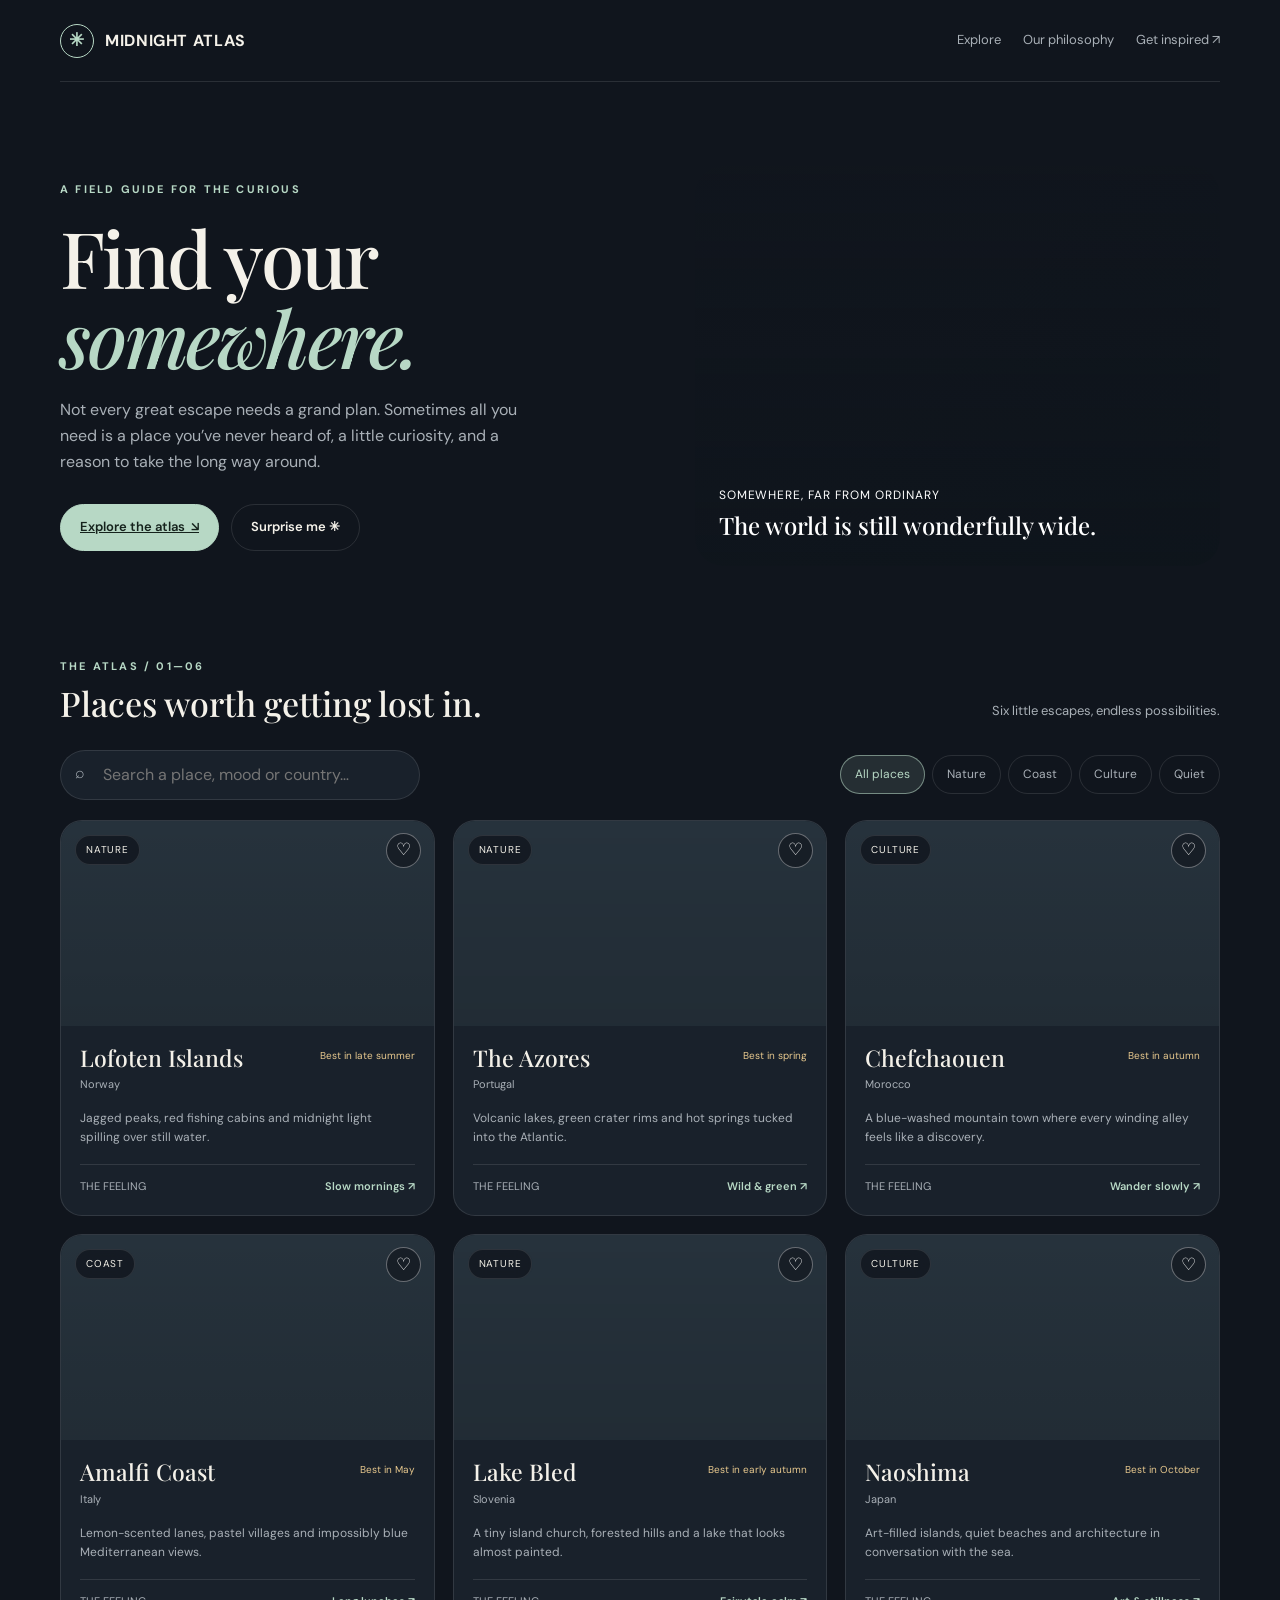
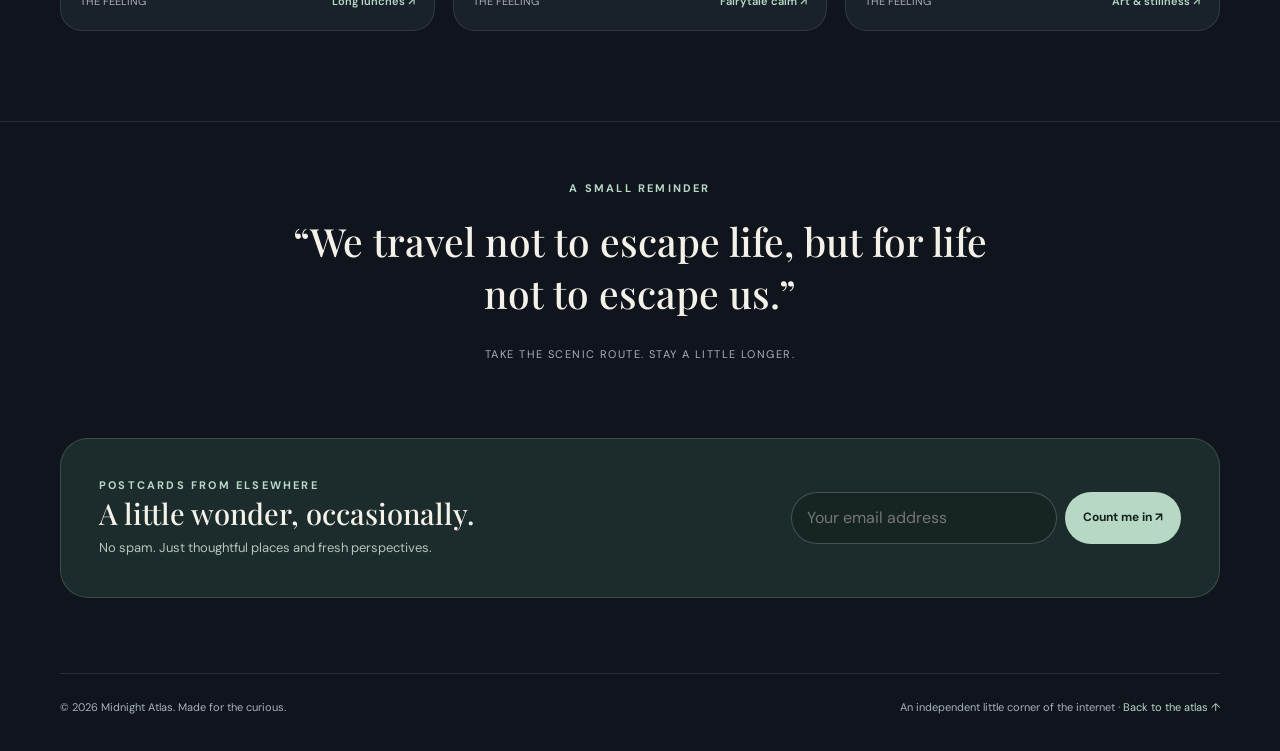
==== index.html @ 4cb4fcba "Build Midnight Atlas travel discovery website" ====
<!doctype html>
<html lang="en">
<head>
  <meta charset="utf-8">
  <meta name="viewport" content="width=device-width, initial-scale=1">
  <meta name="theme-color" content="#10151d">
  <meta name="description" content="Midnight Atlas — a little inspiration for your next escape. Discover curious places, quiet corners and faraway horizons.">
  <title>Midnight Atlas — Find your somewhere</title>
  <link rel="preconnect" href="https://fonts.googleapis.com">
  <link rel="preconnect" href="https://fonts.gstatic.com" crossorigin>
  <link href="https://fonts.googleapis.com/css2?family=DM+Sans:wght@400;500;600;700&family=Playfair+Display:wght@500;600;700&display=swap" rel="stylesheet">
  <style>
    :root{--ink:#f4f1e9;--muted:#a9b0b7;--bg:#10151d;--panel:#19212b;--line:rgba(255,255,255,.11);--mint:#b7d8c5;--gold:#e8c98e;--radius:22px}
    *{box-sizing:border-box}html{scroll-behavior:smooth}body{margin:0;background:var(--bg);color:var(--ink);font-family:"DM Sans",sans-serif;line-height:1.6}button,input{font:inherit}button{cursor:pointer}.shell{width:min(1160px,calc(100% - 48px));margin:auto}
    .nav{height:82px;display:flex;align-items:center;justify-content:space-between;border-bottom:1px solid var(--line)}.brand{display:flex;align-items:center;gap:11px;text-decoration:none;color:var(--ink);font-weight:700;letter-spacing:.04em}.brand-mark{width:34px;height:34px;border:1px solid #b7d8c5;border-radius:50%;display:grid;place-items:center;color:var(--mint);font-size:18px}.nav-right{display:flex;align-items:center;gap:22px;color:var(--muted);font-size:13px}.nav-right a{color:inherit;text-decoration:none}.nav-right a:hover{color:var(--ink)}
    .hero{padding:84px 0 62px;display:grid;grid-template-columns:1.05fr .95fr;gap:54px;align-items:center}.eyebrow{color:var(--mint);font-size:11px;font-weight:700;letter-spacing:.2em;text-transform:uppercase}.hero h1{font-family:"Playfair Display",serif;font-weight:500;font-size:clamp(48px,6.2vw,78px);line-height:1.03;letter-spacing:-.035em;margin:18px 0 20px}.hero h1 em{color:var(--mint);font-weight:500}.hero-copy{max-width:490px;color:var(--muted);font-size:16px}.hero-actions{display:flex;gap:12px;margin-top:30px;flex-wrap:wrap}.btn{border:1px solid var(--line);background:transparent;color:var(--ink);border-radius:999px;padding:12px 19px;font-size:13px;font-weight:600;transition:.2s}.btn.primary{background:var(--mint);color:#15221c;border-color:var(--mint)}.btn:hover{transform:translateY(-2px);border-color:var(--mint)}.hero-art{height:400px;border-radius:28px;overflow:hidden;position:relative;background:linear-gradient(180deg,rgba(12,20,26,.02),rgba(12,20,26,.3)),url("https://images.unsplash.com/photo-1470770841072-f978cf4d019e?auto=format&fit=crop&w=1300&q=85") center/cover}.hero-art:after{content:"";position:absolute;inset:0;background:linear-gradient(130deg,transparent 45%,rgba(12,20,26,.38))}.art-note{position:absolute;z-index:1;bottom:22px;left:24px;color:white;font-size:12px;letter-spacing:.08em;text-transform:uppercase}.art-note strong{display:block;font-family:"Playfair Display",serif;font-size:24px;font-weight:500;letter-spacing:0;text-transform:none}
    .section-head{display:flex;align-items:end;justify-content:space-between;gap:20px;margin-bottom:24px}.section-head h2{font:500 34px/1.1 "Playfair Display",serif;margin:9px 0 0}.section-head p{margin:0;color:var(--muted);font-size:13px}.discover{padding:30px 0 90px}.toolbar{display:flex;gap:12px;align-items:center;justify-content:space-between;margin:28px 0 20px;flex-wrap:wrap}.search{position:relative;flex:1;min-width:220px;max-width:360px}.search span{position:absolute;left:15px;top:10px;color:var(--muted)}.search input{width:100%;background:var(--panel);border:1px solid var(--line);border-radius:999px;color:var(--ink);padding:11px 16px 11px 42px;outline:none}.search input:focus{border-color:var(--mint)}.filters{display:flex;gap:7px;flex-wrap:wrap}.filter{border:1px solid var(--line);border-radius:999px;background:transparent;color:var(--muted);padding:9px 14px;font-size:12px}.filter.active,.filter:hover{background:rgba(183,216,197,.13);border-color:rgba(183,216,197,.55);color:var(--mint)}
    .grid{display:grid;grid-template-columns:repeat(3,1fr);gap:18px}.place{background:var(--panel);border:1px solid var(--line);border-radius:var(--radius);overflow:hidden;transition:transform .25s,border-color .25s}.place:hover{transform:translateY(-5px);border-color:rgba(183,216,197,.42)}.place-img{height:205px;position:relative;background:#26323c center/cover}.tag{position:absolute;top:14px;left:14px;background:rgba(16,21,29,.78);backdrop-filter:blur(8px);border:1px solid var(--line);border-radius:999px;padding:6px 10px;font-size:10px;letter-spacing:.08em;text-transform:uppercase}.save{position:absolute;right:13px;top:12px;width:35px;height:35px;border:1px solid rgba(255,255,255,.35);background:rgba(16,21,29,.65);color:white;border-radius:50%;font-size:17px}.save.saved{color:#ffb7bd;background:#332127}.place-body{padding:18px 19px 20px}.place-top{display:flex;justify-content:space-between;gap:12px;align-items:start}.place h3{font:500 23px/1.2 "Playfair Display",serif;margin:0}.country{color:var(--muted);font-size:11px;margin-top:5px}.season{font-size:10px;color:var(--gold);white-space:nowrap;padding-top:4px}.place-desc{font-size:12px;color:var(--muted);min-height:40px;margin:15px 0}.place-foot{display:flex;align-items:center;justify-content:space-between;border-top:1px solid var(--line);padding-top:13px;font-size:11px;color:var(--muted)}.place-foot strong{color:var(--mint);font-weight:600}.empty{grid-column:1/-1;text-align:center;padding:55px 20px;color:var(--muted);border:1px dashed var(--line);border-radius:var(--radius)}
    .quote{padding:58px 0 72px;border-top:1px solid var(--line);text-align:center}.quote blockquote{font:500 clamp(25px,3.5vw,39px)/1.35 "Playfair Display",serif;max-width:760px;margin:17px auto 20px}.quote small{color:var(--muted);font-size:11px;letter-spacing:.13em;text-transform:uppercase}.newsletter{background:#1c2b2b;border:1px solid rgba(183,216,197,.2);border-radius:28px;padding:38px;display:flex;justify-content:space-between;align-items:center;gap:25px;margin-bottom:75px}.newsletter h2{font:500 29px "Playfair Display",serif;margin:0 0 6px}.newsletter p{margin:0;color:#b7c4bd;font-size:13px}.newsletter-form{display:flex;gap:8px;min-width:min(390px,100%)}.newsletter-form input{min-width:0;flex:1;border:1px solid rgba(255,255,255,.2);background:rgba(0,0,0,.15);border-radius:999px;padding:12px 15px;color:white;outline:none}.newsletter-form button{border:0;border-radius:999px;padding:0 18px;background:var(--mint);color:#15221c;font-weight:700;font-size:12px}.footer{border-top:1px solid var(--line);padding:25px 0 34px;color:var(--muted);font-size:11px;display:flex;justify-content:space-between;gap:15px}.footer a{color:var(--mint);text-decoration:none}
    .toast{position:fixed;bottom:24px;left:50%;transform:translate(-50%,20px);opacity:0;pointer-events:none;background:#e9f3ed;color:#14221b;border-radius:999px;padding:11px 18px;font-size:12px;font-weight:700;transition:.25s;z-index:10}.toast.show{opacity:1;transform:translate(-50%,0)}
    @media(max-width:850px){.hero{grid-template-columns:1fr;gap:32px;padding-top:60px}.hero-art{height:330px}.grid{grid-template-columns:repeat(2,1fr)}.newsletter{align-items:flex-start;flex-direction:column}.newsletter-form{width:100%}}
    @media(max-width:560px){.shell{width:min(100% - 32px,1160px)}.nav{height:68px}.nav-right{gap:12px}.nav-right a:first-child{display:none}.hero{padding:48px 0 40px}.hero h1{font-size:52px}.hero-art{height:260px}.section-head{align-items:flex-start;flex-direction:column}.grid{grid-template-columns:1fr}.place-img{height:220px}.discover{padding-bottom:60px}.newsletter{padding:26px 21px}.newsletter-form{flex-direction:column}.newsletter-form button{padding:12px}.footer{flex-direction:column}}
    @media(prefers-reduced-motion:reduce){*{scroll-behavior:auto!important;transition:none!important}}
  </style>
</head>
<body>
  <header class="shell nav">
    <a class="brand" href="#" aria-label="Midnight Atlas home"><span class="brand-mark">✳</span> MIDNIGHT ATLAS</a>
    <nav class="nav-right"><a href="#discover">Explore</a><a href="#about">Our philosophy</a><a href="#newsletter">Get inspired ↗</a></nav>
  </header>
  <main>
    <section class="shell hero">
      <div>
        <div class="eyebrow">A field guide for the curious</div>
        <h1>Find your<br><em>somewhere.</em></h1>
        <p class="hero-copy">Not every great escape needs a grand plan. Sometimes all you need is a place you’ve never heard of, a little curiosity, and a reason to take the long way around.</p>
        <div class="hero-actions"><a class="btn primary" href="#discover">Explore the atlas&nbsp; ↘</a><button class="btn" id="surpriseTop">Surprise me ✳</button></div>
      </div>
      <div class="hero-art" role="img" aria-label="Mountain lake surrounded by forest"><div class="art-note">Somewhere, far from ordinary<strong>The world is still wonderfully wide.</strong></div></div>
    </section>
    <section class="shell discover" id="discover">
      <div class="section-head"><div><div class="eyebrow">The atlas / 01—06</div><h2>Places worth getting lost in.</h2></div><p id="count">Six little escapes, endless possibilities.</p></div>
      <div class="toolbar">
        <label class="search"><span>⌕</span><input id="search" type="search" placeholder="Search a place, mood or country…" aria-label="Search destinations"></label>
        <div class="filters" role="group" aria-label="Filter destinations">
          <button class="filter active" data-filter="All">All places</button><button class="filter" data-filter="Nature">Nature</button><button class="filter" data-filter="Coast">Coast</button><button class="filter" data-filter="Culture">Culture</button><button class="filter" data-filter="Quiet">Quiet</button>
        </div>
      </div>
      <div class="grid" id="places" aria-live="polite"></div>
    </section>
    <section class="quote" id="about"><div class="eyebrow">A small reminder</div><blockquote>“We travel not to escape life, but for life not to escape us.”</blockquote><small>Take the scenic route. Stay a little longer.</small></section>
    <section class="shell newsletter" id="newsletter">
      <div><div class="eyebrow">Postcards from elsewhere</div><h2>A little wonder, occasionally.</h2><p>No spam. Just thoughtful places and fresh perspectives.</p></div>
      <form class="newsletter-form" id="subscribe"><input type="email" placeholder="Your email address" aria-label="Your email address" required><button type="submit">Count me in ↗</button></form>
    </section>
  </main>
  <footer class="shell footer"><span>© 2026 Midnight Atlas. Made for the curious.</span><span>An independent little corner of the internet · <a href="#discover">Back to the atlas ↑</a></span></footer>
  <div class="toast" id="toast" role="status" aria-live="polite"></div>
  <script>
    const destinations = [
      {name:"Lofoten Islands",country:"Norway",type:"Nature",mood:"Quiet",season:"Best in late summer",desc:"Jagged peaks, red fishing cabins and midnight light spilling over still water.",cost:"Slow mornings",image:"https://images.unsplash.com/photo-1531366936337-7c912a4589a7?auto=format&fit=crop&w=900&q=82"},
      {name:"The Azores",country:"Portugal",type:"Nature",mood:"Quiet",season:"Best in spring",desc:"Volcanic lakes, green crater rims and hot springs tucked into the Atlantic.",cost:"Wild & green",image:"https://images.unsplash.com/photo-1500530855697-b586d89ba3ee?auto=format&fit=crop&w=900&q=82"},
      {name:"Chefchaouen",country:"Morocco",type:"Culture",mood:"Quiet",season:"Best in autumn",desc:"A blue-washed mountain town where every winding alley feels like a discovery.",cost:"Wander slowly",image:"https://images.unsplash.com/photo-1539020140153-e479b8c22e70?auto=format&fit=crop&w=900&q=82"},
      {name:"Amalfi Coast",country:"Italy",type:"Coast",mood:"Culture",season:"Best in May",desc:"Lemon-scented lanes, pastel villages and impossibly blue Mediterranean views.",cost:"Long lunches",image:"https://images.unsplash.com/photo-1533587851505-d119e13fa0d7?auto=format&fit=crop&w=900&q=82"},
      {name:"Lake Bled",country:"Slovenia",type:"Nature",mood:"Quiet",season:"Best in early autumn",desc:"A tiny island church, forested hills and a lake that looks almost painted.",cost:"Fairytale calm",image:"https://images.unsplash.com/photo-1506905925346-21bda4d32df4?auto=format&fit=crop&w=900&q=82"},
      {name:"Naoshima",country:"Japan",type:"Culture",mood:"Coast",season:"Best in October",desc:"Art-filled islands, quiet beaches and architecture in conversation with the sea.",cost:"Art & stillness",image:"https://images.unsplash.com/photo-1493976040374-85c8e12f0c0e?auto=format&fit=crop&w=900&q=82"}
    ];
    const grid=document.querySelector("#places"), search=document.querySelector("#search"), count=document.querySelector("#count"), toast=document.querySelector("#toast");
    let activeFilter="All", favorites=JSON.parse(localStorage.getItem("atlas-favorites")||"[]");
    function notify(message){toast.textContent=message;toast.classList.add("show");clearTimeout(notify.timer);notify.timer=setTimeout(()=>toast.classList.remove("show"),2300)}
    function render(){
      const term=search.value.trim().toLowerCase();
      const shown=destinations.map((d,i)=>({...d,i})).filter(d=>(activeFilter==="All"||d.type===activeFilter||d.mood===activeFilter)&&[d.name,d.country,d.desc,d.type,d.mood].join(" ").toLowerCase().includes(term));
      count.textContent=shown.length===6?"Six little escapes, endless possibilities.":shown.length+" place"+(shown.length===1?"":"s")+" to explore";
      grid.innerHTML=shown.length?shown.map(d=>'<article class="place"><div class="place-img" style="background-image:linear-gradient(180deg,transparent,rgba(0,0,0,.12)),url(&quot;'+d.image+'&quot;)"><span class="tag">'+d.type+'</span><button class="save '+(favorites.includes(d.name)?"saved":"")+'" data-save="'+d.name+'" aria-label="'+(favorites.includes(d.name)?"Remove ":"Save ")+d.name+' '+(favorites.includes(d.name)?"from":"to")+' favourites" aria-pressed="'+favorites.includes(d.name)+'">'+(favorites.includes(d.name)?"♥":"♡")+'</button></div><div class="place-body"><div class="place-top"><div><h3>'+d.name+'</h3><div class="country">'+d.country+'</div></div><div class="season">'+d.season+'</div></div><p class="place-desc">'+d.desc+'</p><div class="place-foot"><span>THE FEELING</span><strong>'+d.cost+' ↗</strong></div></div></article>').join(""):'<div class="empty">No places found. Try another search or filter.</div>';
    }
    document.addEventListener("click",e=>{
      const save=e.target.closest("[data-save]");if(save){const name=save.dataset.save;favorites=favorites.includes(name)?favorites.filter(x=>x!==name):[...favorites,name];localStorage.setItem("atlas-favorites",JSON.stringify(favorites));render();notify(favorites.includes(name)?"Saved to your favourites":"Removed from favourites")}
      const filter=e.target.closest("[data-filter]");if(filter){activeFilter=filter.dataset.filter;document.querySelectorAll(".filter").forEach(b=>b.classList.toggle("active",b===filter));render()}
    });
    search.addEventListener("input",render);
    function surprise(){const d=destinations[Math.floor(Math.random()*destinations.length)];activeFilter="All";search.value="";document.querySelectorAll(".filter").forEach(b=>b.classList.toggle("active",b.dataset.filter==="All"));render();document.querySelectorAll(".place h3").forEach(h=>{if(h.textContent===d.name){h.closest(".place").scrollIntoView({behavior:"smooth",block:"center"});h.closest(".place").animate([{outline:"2px solid #b7d8c5"},{outline:"2px solid transparent"}],{duration:1300});}});notify("Your next somewhere: "+d.name)}
    document.querySelector("#surpriseTop").addEventListener("click",surprise);
    document.querySelector("#subscribe").addEventListener("submit",e=>{e.preventDefault();notify("Lovely. This demo doesn't send or store emails yet.");e.target.reset()});
    render();
  </script>
</body>
</html>
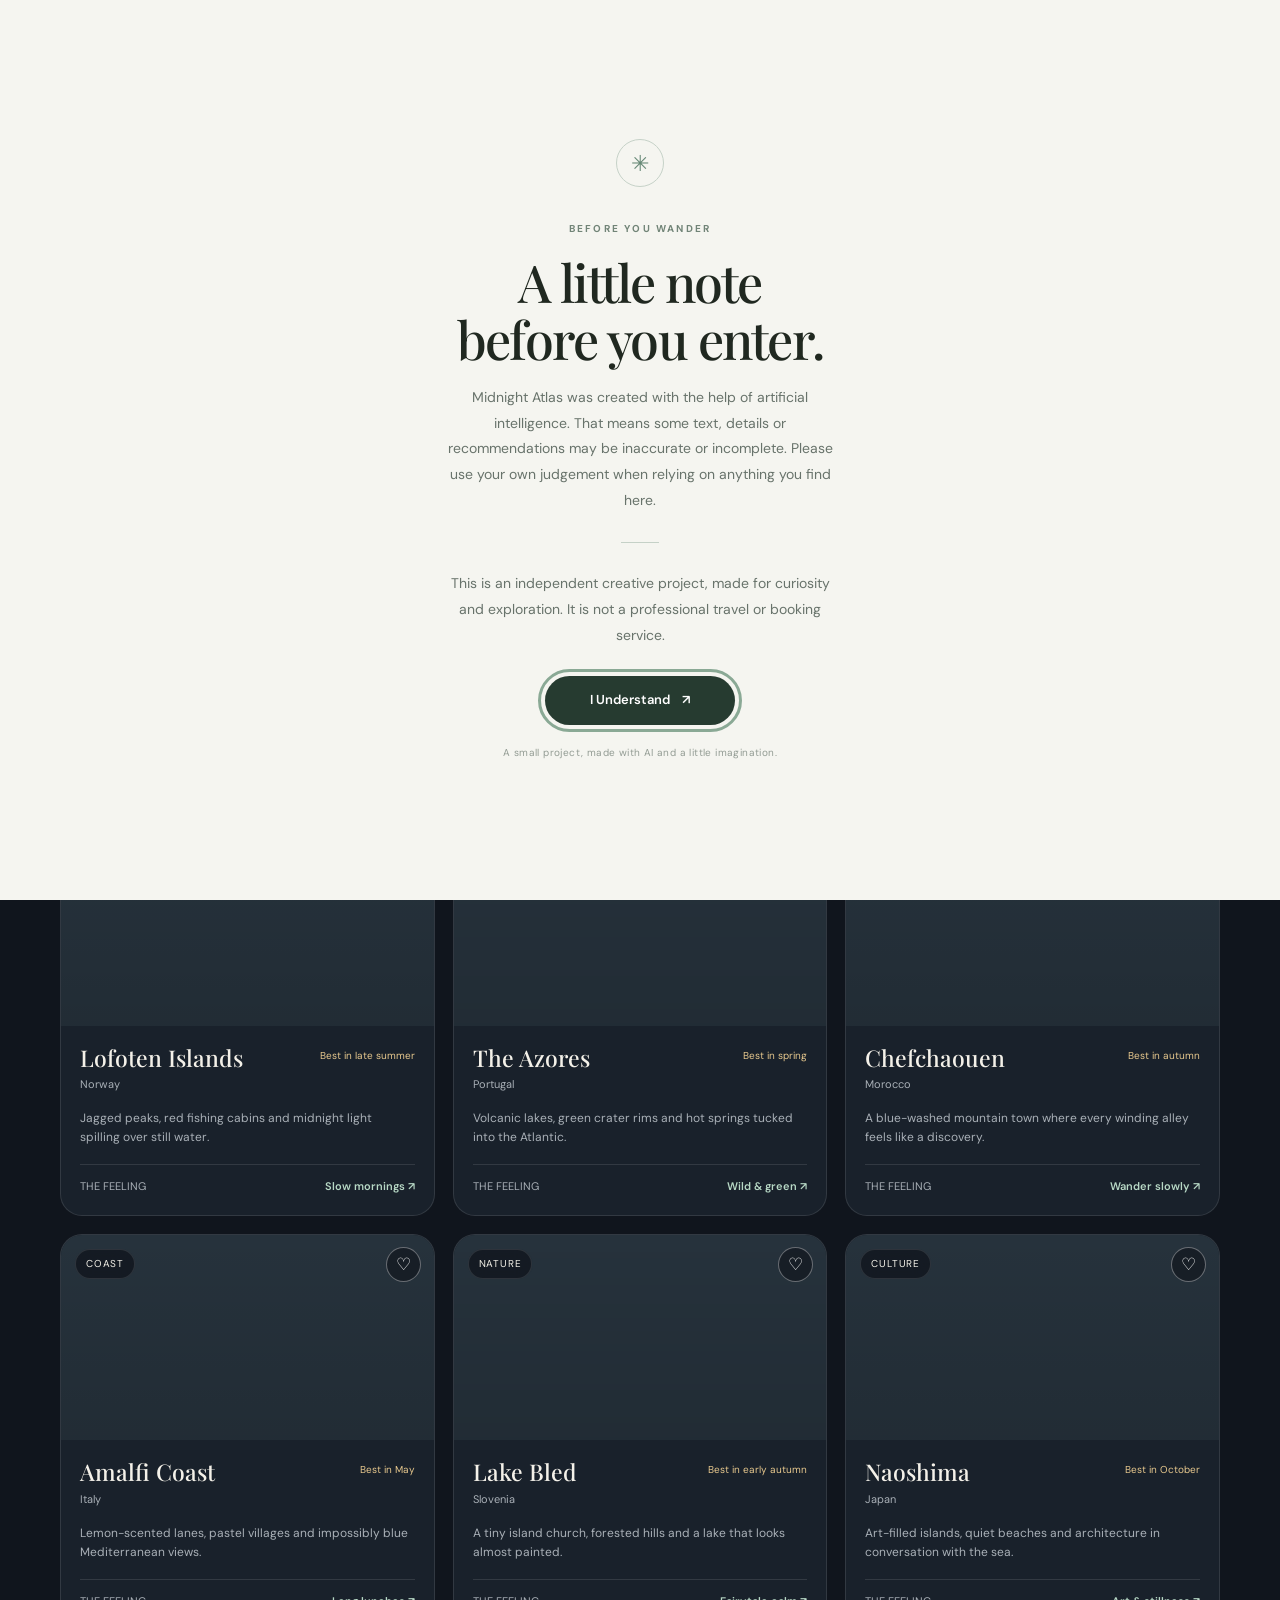
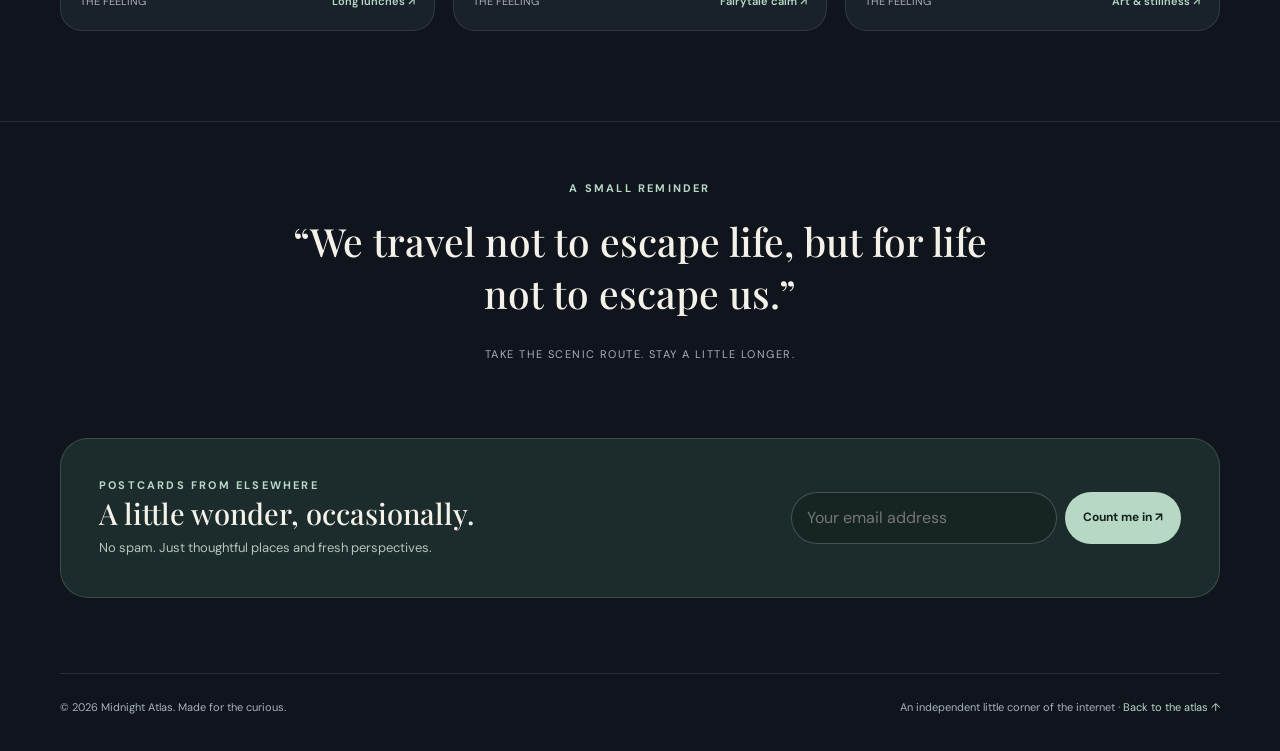
==== commit 0245a145: "Add minimal AI disclaimer entry screen" ====
--- a/index.html
+++ b/index.html
@@ -18,12 +18,41 @@
     .grid{display:grid;grid-template-columns:repeat(3,1fr);gap:18px}.place{background:var(--panel);border:1px solid var(--line);border-radius:var(--radius);overflow:hidden;transition:transform .25s,border-color .25s}.place:hover{transform:translateY(-5px);border-color:rgba(183,216,197,.42)}.place-img{height:205px;position:relative;background:#26323c center/cover}.tag{position:absolute;top:14px;left:14px;background:rgba(16,21,29,.78);backdrop-filter:blur(8px);border:1px solid var(--line);border-radius:999px;padding:6px 10px;font-size:10px;letter-spacing:.08em;text-transform:uppercase}.save{position:absolute;right:13px;top:12px;width:35px;height:35px;border:1px solid rgba(255,255,255,.35);background:rgba(16,21,29,.65);color:white;border-radius:50%;font-size:17px}.save.saved{color:#ffb7bd;background:#332127}.place-body{padding:18px 19px 20px}.place-top{display:flex;justify-content:space-between;gap:12px;align-items:start}.place h3{font:500 23px/1.2 "Playfair Display",serif;margin:0}.country{color:var(--muted);font-size:11px;margin-top:5px}.season{font-size:10px;color:var(--gold);white-space:nowrap;padding-top:4px}.place-desc{font-size:12px;color:var(--muted);min-height:40px;margin:15px 0}.place-foot{display:flex;align-items:center;justify-content:space-between;border-top:1px solid var(--line);padding-top:13px;font-size:11px;color:var(--muted)}.place-foot strong{color:var(--mint);font-weight:600}.empty{grid-column:1/-1;text-align:center;padding:55px 20px;color:var(--muted);border:1px dashed var(--line);border-radius:var(--radius)}
     .quote{padding:58px 0 72px;border-top:1px solid var(--line);text-align:center}.quote blockquote{font:500 clamp(25px,3.5vw,39px)/1.35 "Playfair Display",serif;max-width:760px;margin:17px auto 20px}.quote small{color:var(--muted);font-size:11px;letter-spacing:.13em;text-transform:uppercase}.newsletter{background:#1c2b2b;border:1px solid rgba(183,216,197,.2);border-radius:28px;padding:38px;display:flex;justify-content:space-between;align-items:center;gap:25px;margin-bottom:75px}.newsletter h2{font:500 29px "Playfair Display",serif;margin:0 0 6px}.newsletter p{margin:0;color:#b7c4bd;font-size:13px}.newsletter-form{display:flex;gap:8px;min-width:min(390px,100%)}.newsletter-form input{min-width:0;flex:1;border:1px solid rgba(255,255,255,.2);background:rgba(0,0,0,.15);border-radius:999px;padding:12px 15px;color:white;outline:none}.newsletter-form button{border:0;border-radius:999px;padding:0 18px;background:var(--mint);color:#15221c;font-weight:700;font-size:12px}.footer{border-top:1px solid var(--line);padding:25px 0 34px;color:var(--muted);font-size:11px;display:flex;justify-content:space-between;gap:15px}.footer a{color:var(--mint);text-decoration:none}
     .toast{position:fixed;bottom:24px;left:50%;transform:translate(-50%,20px);opacity:0;pointer-events:none;background:#e9f3ed;color:#14221b;border-radius:999px;padding:11px 18px;font-size:12px;font-weight:700;transition:.25s;z-index:10}.toast.show{opacity:1;transform:translate(-50%,0)}
+
+    /* Minimal AI disclaimer entry screen */
+    body.entry-locked{overflow:hidden}
+    .entry-gate{position:fixed;inset:0;z-index:1000;display:grid;place-items:center;padding:28px;background:#f5f5f0;color:#202820;overflow-y:auto}
+    .entry-gate[hidden]{display:none}
+    .entry-inner{width:min(100%,470px);text-align:center;padding:34px 24px}
+    .entry-symbol{width:48px;height:48px;margin:0 auto 34px;border:1px solid #c6d2c8;border-radius:50%;display:grid;place-items:center;color:#668875;font-size:22px}
+    .entry-kicker{font-size:10px;letter-spacing:.22em;text-transform:uppercase;font-weight:700;color:#718477}
+    .entry-gate h1{font:500 clamp(36px,7vw,52px)/1.08 "Playfair Display",serif;letter-spacing:-.035em;margin:17px 0 18px;color:#202820}
+    .entry-gate p{max-width:390px;margin:0 auto;color:#68736b;font-size:14px;line-height:1.85}
+    .entry-rule{width:38px;height:1px;background:#c5d1c7;margin:28px auto}
+    .entry-button{display:inline-flex;align-items:center;justify-content:center;gap:12px;min-width:190px;margin-top:27px;padding:14px 23px;border:0;border-radius:999px;background:#263b30;color:#fff;font-size:13px;font-weight:600;transition:background .2s,transform .2s}
+    .entry-button:hover{background:#385544;transform:translateY(-2px)}
+    .entry-button:focus-visible{outline:3px solid #8aa995;outline-offset:4px}
+    .entry-foot{display:block;margin-top:20px;color:#929b93;font-size:10px;letter-spacing:.04em}
+
     @media(max-width:850px){.hero{grid-template-columns:1fr;gap:32px;padding-top:60px}.hero-art{height:330px}.grid{grid-template-columns:repeat(2,1fr)}.newsletter{align-items:flex-start;flex-direction:column}.newsletter-form{width:100%}}
     @media(max-width:560px){.shell{width:min(100% - 32px,1160px)}.nav{height:68px}.nav-right{gap:12px}.nav-right a:first-child{display:none}.hero{padding:48px 0 40px}.hero h1{font-size:52px}.hero-art{height:260px}.section-head{align-items:flex-start;flex-direction:column}.grid{grid-template-columns:1fr}.place-img{height:220px}.discover{padding-bottom:60px}.newsletter{padding:26px 21px}.newsletter-form{flex-direction:column}.newsletter-form button{padding:12px}.footer{flex-direction:column}}
     @media(prefers-reduced-motion:reduce){*{scroll-behavior:auto!important;transition:none!important}}
   </style>
 </head>
-<body>
+<body class="entry-locked">
+
+  <section class="entry-gate" id="entryGate" role="dialog" aria-modal="true" aria-labelledby="entryTitle" aria-describedby="entryDescription">
+    <div class="entry-inner">
+      <div class="entry-symbol" aria-hidden="true">✳</div>
+      <div class="entry-kicker">Before you wander</div>
+      <h1 id="entryTitle">A little note<br>before you enter.</h1>
+      <p id="entryDescription">Midnight Atlas was created with the help of artificial intelligence. That means some text, details or recommendations may be inaccurate or incomplete. Please use your own judgement when relying on anything you find here.</p>
+      <div class="entry-rule" aria-hidden="true"></div>
+      <p>This is an independent creative project, made for curiosity and exploration. It is not a professional travel or booking service.</p>
+      <button class="entry-button" id="understandButton" type="button">I Understand <span aria-hidden="true">↗</span></button>
+      <span class="entry-foot">A small project, made with AI and a little imagination.</span>
+    </div>
+  </section>
   <header class="shell nav">
     <a class="brand" href="#" aria-label="Midnight Atlas home"><span class="brand-mark">✳</span> MIDNIGHT ATLAS</a>
     <nav class="nav-right"><a href="#discover">Explore</a><a href="#about">Our philosophy</a><a href="#newsletter">Get inspired ↗</a></nav>
@@ -83,6 +112,14 @@
     document.querySelector("#surpriseTop").addEventListener("click",surprise);
     document.querySelector("#subscribe").addEventListener("submit",e=>{e.preventDefault();notify("Lovely. This demo doesn't send or store emails yet.");e.target.reset()});
     render();
+    // Require an explicit acknowledgement on every fresh page load.
+    const entryGate=document.querySelector("#entryGate");
+    const understandButton=document.querySelector("#understandButton");
+    understandButton.focus();
+    understandButton.addEventListener("click",()=>{
+      entryGate.hidden=true;
+      document.body.classList.remove("entry-locked");
+    });
   </script>
 </body>
 </html>
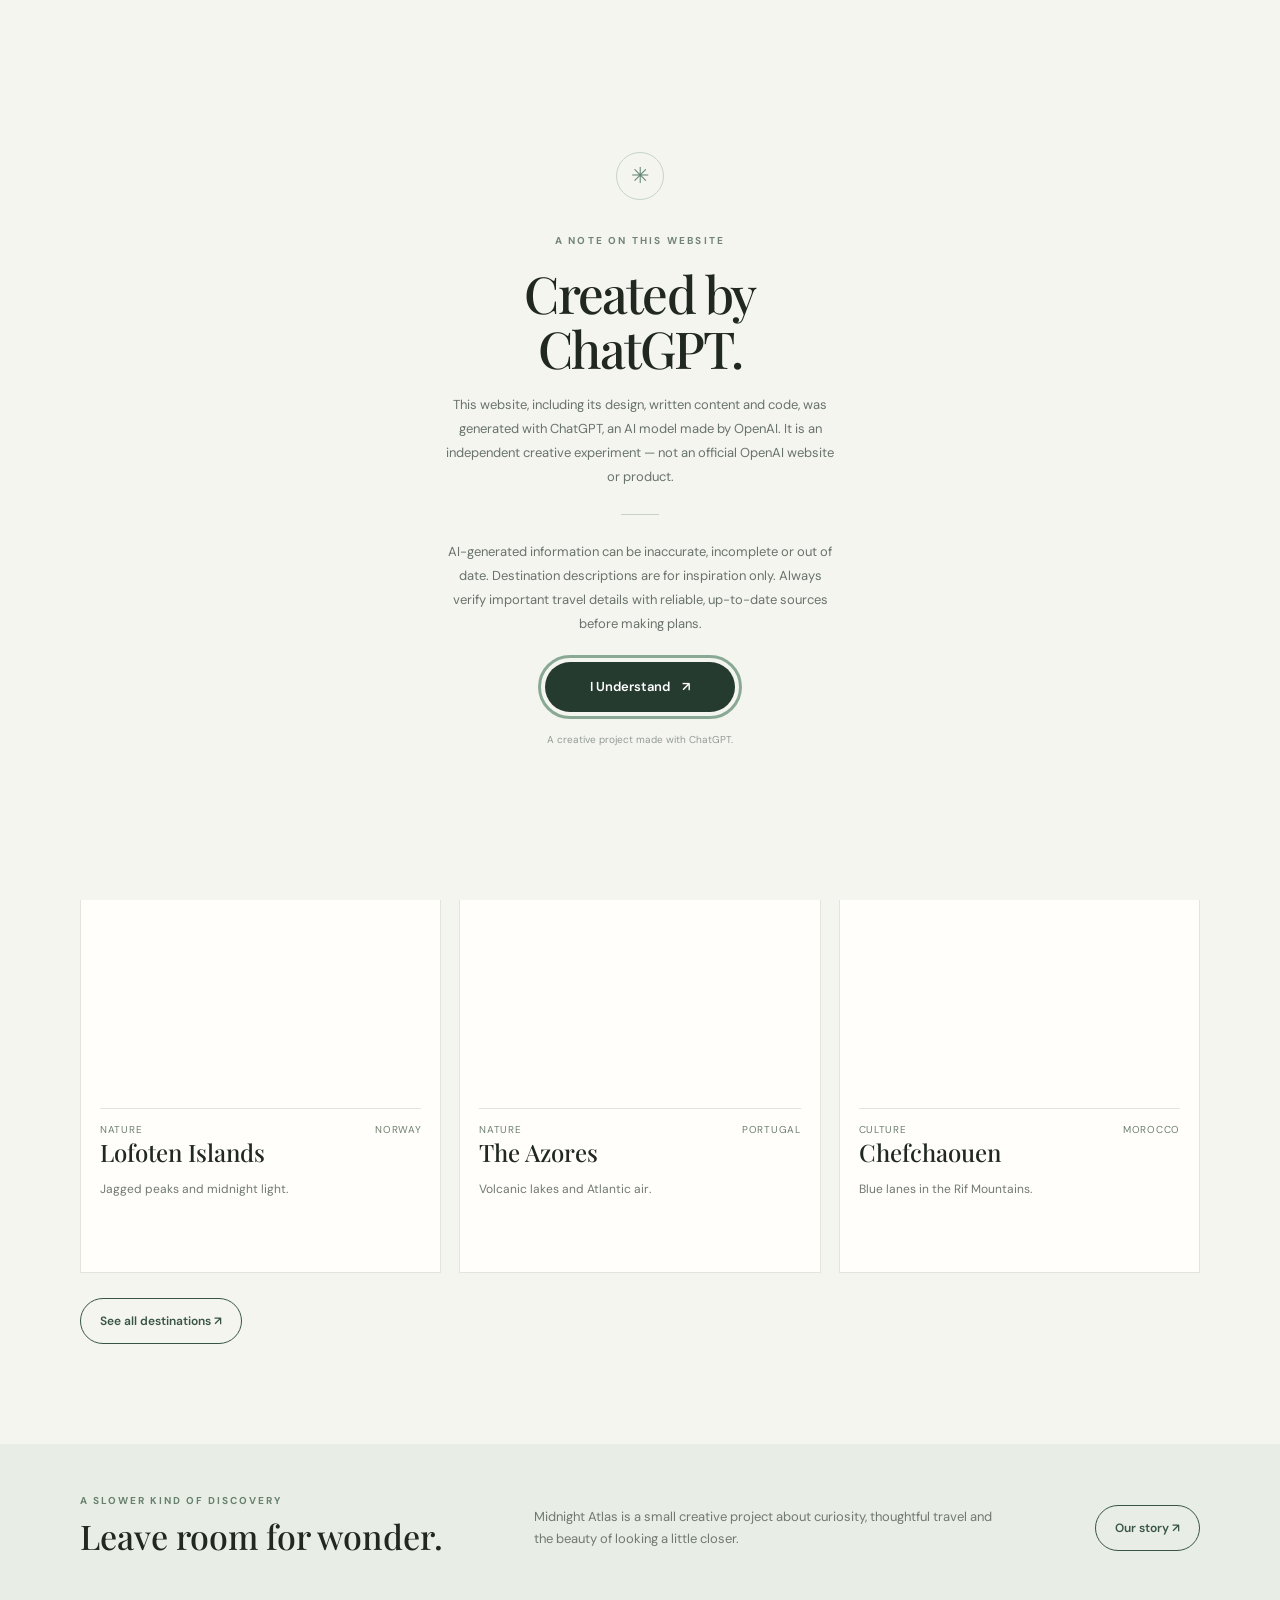
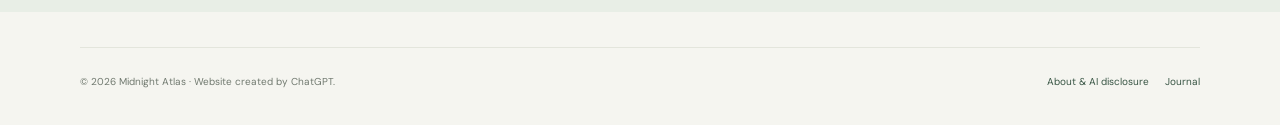
==== commit 435c2230: "Expand Midnight Atlas into a multi-page ChatGPT-created website" ====
--- a/index.html
+++ b/index.html
@@ -1,125 +1,7 @@
-<!doctype html>
-<html lang="en">
-<head>
-  <meta charset="utf-8">
-  <meta name="viewport" content="width=device-width, initial-scale=1">
-  <meta name="theme-color" content="#10151d">
-  <meta name="description" content="Midnight Atlas — a little inspiration for your next escape. Discover curious places, quiet corners and faraway horizons.">
-  <title>Midnight Atlas — Find your somewhere</title>
-  <link rel="preconnect" href="https://fonts.googleapis.com">
-  <link rel="preconnect" href="https://fonts.gstatic.com" crossorigin>
-  <link href="https://fonts.googleapis.com/css2?family=DM+Sans:wght@400;500;600;700&family=Playfair+Display:wght@500;600;700&display=swap" rel="stylesheet">
-  <style>
-    :root{--ink:#f4f1e9;--muted:#a9b0b7;--bg:#10151d;--panel:#19212b;--line:rgba(255,255,255,.11);--mint:#b7d8c5;--gold:#e8c98e;--radius:22px}
-    *{box-sizing:border-box}html{scroll-behavior:smooth}body{margin:0;background:var(--bg);color:var(--ink);font-family:"DM Sans",sans-serif;line-height:1.6}button,input{font:inherit}button{cursor:pointer}.shell{width:min(1160px,calc(100% - 48px));margin:auto}
-    .nav{height:82px;display:flex;align-items:center;justify-content:space-between;border-bottom:1px solid var(--line)}.brand{display:flex;align-items:center;gap:11px;text-decoration:none;color:var(--ink);font-weight:700;letter-spacing:.04em}.brand-mark{width:34px;height:34px;border:1px solid #b7d8c5;border-radius:50%;display:grid;place-items:center;color:var(--mint);font-size:18px}.nav-right{display:flex;align-items:center;gap:22px;color:var(--muted);font-size:13px}.nav-right a{color:inherit;text-decoration:none}.nav-right a:hover{color:var(--ink)}
-    .hero{padding:84px 0 62px;display:grid;grid-template-columns:1.05fr .95fr;gap:54px;align-items:center}.eyebrow{color:var(--mint);font-size:11px;font-weight:700;letter-spacing:.2em;text-transform:uppercase}.hero h1{font-family:"Playfair Display",serif;font-weight:500;font-size:clamp(48px,6.2vw,78px);line-height:1.03;letter-spacing:-.035em;margin:18px 0 20px}.hero h1 em{color:var(--mint);font-weight:500}.hero-copy{max-width:490px;color:var(--muted);font-size:16px}.hero-actions{display:flex;gap:12px;margin-top:30px;flex-wrap:wrap}.btn{border:1px solid var(--line);background:transparent;color:var(--ink);border-radius:999px;padding:12px 19px;font-size:13px;font-weight:600;transition:.2s}.btn.primary{background:var(--mint);color:#15221c;border-color:var(--mint)}.btn:hover{transform:translateY(-2px);border-color:var(--mint)}.hero-art{height:400px;border-radius:28px;overflow:hidden;position:relative;background:linear-gradient(180deg,rgba(12,20,26,.02),rgba(12,20,26,.3)),url("https://images.unsplash.com/photo-1470770841072-f978cf4d019e?auto=format&fit=crop&w=1300&q=85") center/cover}.hero-art:after{content:"";position:absolute;inset:0;background:linear-gradient(130deg,transparent 45%,rgba(12,20,26,.38))}.art-note{position:absolute;z-index:1;bottom:22px;left:24px;color:white;font-size:12px;letter-spacing:.08em;text-transform:uppercase}.art-note strong{display:block;font-family:"Playfair Display",serif;font-size:24px;font-weight:500;letter-spacing:0;text-transform:none}
-    .section-head{display:flex;align-items:end;justify-content:space-between;gap:20px;margin-bottom:24px}.section-head h2{font:500 34px/1.1 "Playfair Display",serif;margin:9px 0 0}.section-head p{margin:0;color:var(--muted);font-size:13px}.discover{padding:30px 0 90px}.toolbar{display:flex;gap:12px;align-items:center;justify-content:space-between;margin:28px 0 20px;flex-wrap:wrap}.search{position:relative;flex:1;min-width:220px;max-width:360px}.search span{position:absolute;left:15px;top:10px;color:var(--muted)}.search input{width:100%;background:var(--panel);border:1px solid var(--line);border-radius:999px;color:var(--ink);padding:11px 16px 11px 42px;outline:none}.search input:focus{border-color:var(--mint)}.filters{display:flex;gap:7px;flex-wrap:wrap}.filter{border:1px solid var(--line);border-radius:999px;background:transparent;color:var(--muted);padding:9px 14px;font-size:12px}.filter.active,.filter:hover{background:rgba(183,216,197,.13);border-color:rgba(183,216,197,.55);color:var(--mint)}
-    .grid{display:grid;grid-template-columns:repeat(3,1fr);gap:18px}.place{background:var(--panel);border:1px solid var(--line);border-radius:var(--radius);overflow:hidden;transition:transform .25s,border-color .25s}.place:hover{transform:translateY(-5px);border-color:rgba(183,216,197,.42)}.place-img{height:205px;position:relative;background:#26323c center/cover}.tag{position:absolute;top:14px;left:14px;background:rgba(16,21,29,.78);backdrop-filter:blur(8px);border:1px solid var(--line);border-radius:999px;padding:6px 10px;font-size:10px;letter-spacing:.08em;text-transform:uppercase}.save{position:absolute;right:13px;top:12px;width:35px;height:35px;border:1px solid rgba(255,255,255,.35);background:rgba(16,21,29,.65);color:white;border-radius:50%;font-size:17px}.save.saved{color:#ffb7bd;background:#332127}.place-body{padding:18px 19px 20px}.place-top{display:flex;justify-content:space-between;gap:12px;align-items:start}.place h3{font:500 23px/1.2 "Playfair Display",serif;margin:0}.country{color:var(--muted);font-size:11px;margin-top:5px}.season{font-size:10px;color:var(--gold);white-space:nowrap;padding-top:4px}.place-desc{font-size:12px;color:var(--muted);min-height:40px;margin:15px 0}.place-foot{display:flex;align-items:center;justify-content:space-between;border-top:1px solid var(--line);padding-top:13px;font-size:11px;color:var(--muted)}.place-foot strong{color:var(--mint);font-weight:600}.empty{grid-column:1/-1;text-align:center;padding:55px 20px;color:var(--muted);border:1px dashed var(--line);border-radius:var(--radius)}
-    .quote{padding:58px 0 72px;border-top:1px solid var(--line);text-align:center}.quote blockquote{font:500 clamp(25px,3.5vw,39px)/1.35 "Playfair Display",serif;max-width:760px;margin:17px auto 20px}.quote small{color:var(--muted);font-size:11px;letter-spacing:.13em;text-transform:uppercase}.newsletter{background:#1c2b2b;border:1px solid rgba(183,216,197,.2);border-radius:28px;padding:38px;display:flex;justify-content:space-between;align-items:center;gap:25px;margin-bottom:75px}.newsletter h2{font:500 29px "Playfair Display",serif;margin:0 0 6px}.newsletter p{margin:0;color:#b7c4bd;font-size:13px}.newsletter-form{display:flex;gap:8px;min-width:min(390px,100%)}.newsletter-form input{min-width:0;flex:1;border:1px solid rgba(255,255,255,.2);background:rgba(0,0,0,.15);border-radius:999px;padding:12px 15px;color:white;outline:none}.newsletter-form button{border:0;border-radius:999px;padding:0 18px;background:var(--mint);color:#15221c;font-weight:700;font-size:12px}.footer{border-top:1px solid var(--line);padding:25px 0 34px;color:var(--muted);font-size:11px;display:flex;justify-content:space-between;gap:15px}.footer a{color:var(--mint);text-decoration:none}
-    .toast{position:fixed;bottom:24px;left:50%;transform:translate(-50%,20px);opacity:0;pointer-events:none;background:#e9f3ed;color:#14221b;border-radius:999px;padding:11px 18px;font-size:12px;font-weight:700;transition:.25s;z-index:10}.toast.show{opacity:1;transform:translate(-50%,0)}
-
-    /* Minimal AI disclaimer entry screen */
-    body.entry-locked{overflow:hidden}
-    .entry-gate{position:fixed;inset:0;z-index:1000;display:grid;place-items:center;padding:28px;background:#f5f5f0;color:#202820;overflow-y:auto}
-    .entry-gate[hidden]{display:none}
-    .entry-inner{width:min(100%,470px);text-align:center;padding:34px 24px}
-    .entry-symbol{width:48px;height:48px;margin:0 auto 34px;border:1px solid #c6d2c8;border-radius:50%;display:grid;place-items:center;color:#668875;font-size:22px}
-    .entry-kicker{font-size:10px;letter-spacing:.22em;text-transform:uppercase;font-weight:700;color:#718477}
-    .entry-gate h1{font:500 clamp(36px,7vw,52px)/1.08 "Playfair Display",serif;letter-spacing:-.035em;margin:17px 0 18px;color:#202820}
-    .entry-gate p{max-width:390px;margin:0 auto;color:#68736b;font-size:14px;line-height:1.85}
-    .entry-rule{width:38px;height:1px;background:#c5d1c7;margin:28px auto}
-    .entry-button{display:inline-flex;align-items:center;justify-content:center;gap:12px;min-width:190px;margin-top:27px;padding:14px 23px;border:0;border-radius:999px;background:#263b30;color:#fff;font-size:13px;font-weight:600;transition:background .2s,transform .2s}
-    .entry-button:hover{background:#385544;transform:translateY(-2px)}
-    .entry-button:focus-visible{outline:3px solid #8aa995;outline-offset:4px}
-    .entry-foot{display:block;margin-top:20px;color:#929b93;font-size:10px;letter-spacing:.04em}
-
-    @media(max-width:850px){.hero{grid-template-columns:1fr;gap:32px;padding-top:60px}.hero-art{height:330px}.grid{grid-template-columns:repeat(2,1fr)}.newsletter{align-items:flex-start;flex-direction:column}.newsletter-form{width:100%}}
-    @media(max-width:560px){.shell{width:min(100% - 32px,1160px)}.nav{height:68px}.nav-right{gap:12px}.nav-right a:first-child{display:none}.hero{padding:48px 0 40px}.hero h1{font-size:52px}.hero-art{height:260px}.section-head{align-items:flex-start;flex-direction:column}.grid{grid-template-columns:1fr}.place-img{height:220px}.discover{padding-bottom:60px}.newsletter{padding:26px 21px}.newsletter-form{flex-direction:column}.newsletter-form button{padding:12px}.footer{flex-direction:column}}
-    @media(prefers-reduced-motion:reduce){*{scroll-behavior:auto!important;transition:none!important}}
-  </style>
-</head>
-<body class="entry-locked">
-
-  <section class="entry-gate" id="entryGate" role="dialog" aria-modal="true" aria-labelledby="entryTitle" aria-describedby="entryDescription">
-    <div class="entry-inner">
-      <div class="entry-symbol" aria-hidden="true">✳</div>
-      <div class="entry-kicker">Before you wander</div>
-      <h1 id="entryTitle">A little note<br>before you enter.</h1>
-      <p id="entryDescription">Midnight Atlas was created with the help of artificial intelligence. That means some text, details or recommendations may be inaccurate or incomplete. Please use your own judgement when relying on anything you find here.</p>
-      <div class="entry-rule" aria-hidden="true"></div>
-      <p>This is an independent creative project, made for curiosity and exploration. It is not a professional travel or booking service.</p>
-      <button class="entry-button" id="understandButton" type="button">I Understand <span aria-hidden="true">↗</span></button>
-      <span class="entry-foot">A small project, made with AI and a little imagination.</span>
-    </div>
-  </section>
-  <header class="shell nav">
-    <a class="brand" href="#" aria-label="Midnight Atlas home"><span class="brand-mark">✳</span> MIDNIGHT ATLAS</a>
-    <nav class="nav-right"><a href="#discover">Explore</a><a href="#about">Our philosophy</a><a href="#newsletter">Get inspired ↗</a></nav>
-  </header>
-  <main>
-    <section class="shell hero">
-      <div>
-        <div class="eyebrow">A field guide for the curious</div>
-        <h1>Find your<br><em>somewhere.</em></h1>
-        <p class="hero-copy">Not every great escape needs a grand plan. Sometimes all you need is a place you’ve never heard of, a little curiosity, and a reason to take the long way around.</p>
-        <div class="hero-actions"><a class="btn primary" href="#discover">Explore the atlas&nbsp; ↘</a><button class="btn" id="surpriseTop">Surprise me ✳</button></div>
-      </div>
-      <div class="hero-art" role="img" aria-label="Mountain lake surrounded by forest"><div class="art-note">Somewhere, far from ordinary<strong>The world is still wonderfully wide.</strong></div></div>
-    </section>
-    <section class="shell discover" id="discover">
-      <div class="section-head"><div><div class="eyebrow">The atlas / 01—06</div><h2>Places worth getting lost in.</h2></div><p id="count">Six little escapes, endless possibilities.</p></div>
-      <div class="toolbar">
-        <label class="search"><span>⌕</span><input id="search" type="search" placeholder="Search a place, mood or country…" aria-label="Search destinations"></label>
-        <div class="filters" role="group" aria-label="Filter destinations">
-          <button class="filter active" data-filter="All">All places</button><button class="filter" data-filter="Nature">Nature</button><button class="filter" data-filter="Coast">Coast</button><button class="filter" data-filter="Culture">Culture</button><button class="filter" data-filter="Quiet">Quiet</button>
-        </div>
-      </div>
-      <div class="grid" id="places" aria-live="polite"></div>
-    </section>
-    <section class="quote" id="about"><div class="eyebrow">A small reminder</div><blockquote>“We travel not to escape life, but for life not to escape us.”</blockquote><small>Take the scenic route. Stay a little longer.</small></section>
-    <section class="shell newsletter" id="newsletter">
-      <div><div class="eyebrow">Postcards from elsewhere</div><h2>A little wonder, occasionally.</h2><p>No spam. Just thoughtful places and fresh perspectives.</p></div>
-      <form class="newsletter-form" id="subscribe"><input type="email" placeholder="Your email address" aria-label="Your email address" required><button type="submit">Count me in ↗</button></form>
-    </section>
-  </main>
-  <footer class="shell footer"><span>© 2026 Midnight Atlas. Made for the curious.</span><span>An independent little corner of the internet · <a href="#discover">Back to the atlas ↑</a></span></footer>
-  <div class="toast" id="toast" role="status" aria-live="polite"></div>
-  <script>
-    const destinations = [
-      {name:"Lofoten Islands",country:"Norway",type:"Nature",mood:"Quiet",season:"Best in late summer",desc:"Jagged peaks, red fishing cabins and midnight light spilling over still water.",cost:"Slow mornings",image:"https://images.unsplash.com/photo-1531366936337-7c912a4589a7?auto=format&fit=crop&w=900&q=82"},
-      {name:"The Azores",country:"Portugal",type:"Nature",mood:"Quiet",season:"Best in spring",desc:"Volcanic lakes, green crater rims and hot springs tucked into the Atlantic.",cost:"Wild & green",image:"https://images.unsplash.com/photo-1500530855697-b586d89ba3ee?auto=format&fit=crop&w=900&q=82"},
-      {name:"Chefchaouen",country:"Morocco",type:"Culture",mood:"Quiet",season:"Best in autumn",desc:"A blue-washed mountain town where every winding alley feels like a discovery.",cost:"Wander slowly",image:"https://images.unsplash.com/photo-1539020140153-e479b8c22e70?auto=format&fit=crop&w=900&q=82"},
-      {name:"Amalfi Coast",country:"Italy",type:"Coast",mood:"Culture",season:"Best in May",desc:"Lemon-scented lanes, pastel villages and impossibly blue Mediterranean views.",cost:"Long lunches",image:"https://images.unsplash.com/photo-1533587851505-d119e13fa0d7?auto=format&fit=crop&w=900&q=82"},
-      {name:"Lake Bled",country:"Slovenia",type:"Nature",mood:"Quiet",season:"Best in early autumn",desc:"A tiny island church, forested hills and a lake that looks almost painted.",cost:"Fairytale calm",image:"https://images.unsplash.com/photo-1506905925346-21bda4d32df4?auto=format&fit=crop&w=900&q=82"},
-      {name:"Naoshima",country:"Japan",type:"Culture",mood:"Coast",season:"Best in October",desc:"Art-filled islands, quiet beaches and architecture in conversation with the sea.",cost:"Art & stillness",image:"https://images.unsplash.com/photo-1493976040374-85c8e12f0c0e?auto=format&fit=crop&w=900&q=82"}
-    ];
-    const grid=document.querySelector("#places"), search=document.querySelector("#search"), count=document.querySelector("#count"), toast=document.querySelector("#toast");
-    let activeFilter="All", favorites=JSON.parse(localStorage.getItem("atlas-favorites")||"[]");
-    function notify(message){toast.textContent=message;toast.classList.add("show");clearTimeout(notify.timer);notify.timer=setTimeout(()=>toast.classList.remove("show"),2300)}
-    function render(){
-      const term=search.value.trim().toLowerCase();
-      const shown=destinations.map((d,i)=>({...d,i})).filter(d=>(activeFilter==="All"||d.type===activeFilter||d.mood===activeFilter)&&[d.name,d.country,d.desc,d.type,d.mood].join(" ").toLowerCase().includes(term));
-      count.textContent=shown.length===6?"Six little escapes, endless possibilities.":shown.length+" place"+(shown.length===1?"":"s")+" to explore";
-      grid.innerHTML=shown.length?shown.map(d=>'<article class="place"><div class="place-img" style="background-image:linear-gradient(180deg,transparent,rgba(0,0,0,.12)),url(&quot;'+d.image+'&quot;)"><span class="tag">'+d.type+'</span><button class="save '+(favorites.includes(d.name)?"saved":"")+'" data-save="'+d.name+'" aria-label="'+(favorites.includes(d.name)?"Remove ":"Save ")+d.name+' '+(favorites.includes(d.name)?"from":"to")+' favourites" aria-pressed="'+favorites.includes(d.name)+'">'+(favorites.includes(d.name)?"♥":"♡")+'</button></div><div class="place-body"><div class="place-top"><div><h3>'+d.name+'</h3><div class="country">'+d.country+'</div></div><div class="season">'+d.season+'</div></div><p class="place-desc">'+d.desc+'</p><div class="place-foot"><span>THE FEELING</span><strong>'+d.cost+' ↗</strong></div></div></article>').join(""):'<div class="empty">No places found. Try another search or filter.</div>';
-    }
-    document.addEventListener("click",e=>{
-      const save=e.target.closest("[data-save]");if(save){const name=save.dataset.save;favorites=favorites.includes(name)?favorites.filter(x=>x!==name):[...favorites,name];localStorage.setItem("atlas-favorites",JSON.stringify(favorites));render();notify(favorites.includes(name)?"Saved to your favourites":"Removed from favourites")}
-      const filter=e.target.closest("[data-filter]");if(filter){activeFilter=filter.dataset.filter;document.querySelectorAll(".filter").forEach(b=>b.classList.toggle("active",b===filter));render()}
-    });
-    search.addEventListener("input",render);
-    function surprise(){const d=destinations[Math.floor(Math.random()*destinations.length)];activeFilter="All";search.value="";document.querySelectorAll(".filter").forEach(b=>b.classList.toggle("active",b.dataset.filter==="All"));render();document.querySelectorAll(".place h3").forEach(h=>{if(h.textContent===d.name){h.closest(".place").scrollIntoView({behavior:"smooth",block:"center"});h.closest(".place").animate([{outline:"2px solid #b7d8c5"},{outline:"2px solid transparent"}],{duration:1300});}});notify("Your next somewhere: "+d.name)}
-    document.querySelector("#surpriseTop").addEventListener("click",surprise);
-    document.querySelector("#subscribe").addEventListener("submit",e=>{e.preventDefault();notify("Lovely. This demo doesn't send or store emails yet.");e.target.reset()});
-    render();
-    // Require an explicit acknowledgement on every fresh page load.
-    const entryGate=document.querySelector("#entryGate");
-    const understandButton=document.querySelector("#understandButton");
-    understandButton.focus();
-    understandButton.addEventListener("click",()=>{
-      entryGate.hidden=true;
-      document.body.classList.remove("entry-locked");
-    });
-  </script>
-</body>
-</html>+<!doctype html><html lang="en"><head><meta charset="utf-8"><meta name="viewport" content="width=device-width,initial-scale=1"><meta name="theme-color" content="#f5f5f0"><meta name="description" content="Midnight Atlas — a travel inspiration project created by ChatGPT."><title>Midnight Atlas — Find your somewhere</title><link rel="stylesheet" href="styles.css"></head><body class="locked">
+<section class="entry-gate" id="entryGate" role="dialog" aria-modal="true" aria-labelledby="entryTitle" aria-describedby="entryDescription"><div class="entry-inner"><div class="entry-symbol" aria-hidden="true">✳</div><div class="entry-kicker">A note on this website</div><h1 id="entryTitle">Created by<br>ChatGPT.</h1><p id="entryDescription">This website, including its design, written content and code, was generated with ChatGPT, an AI model made by OpenAI. It is an independent creative experiment — not an official OpenAI website or product.</p><div class="entry-rule"></div><p>AI-generated information can be inaccurate, incomplete or out of date. Destination descriptions are for inspiration only. Always verify important travel details with reliable, up-to-date sources before making plans.</p><button class="entry-button" id="understandButton" type="button">I Understand <span aria-hidden="true">↗</span></button><span class="entry-foot">A creative project made with ChatGPT.</span></div></section>
+<header class="wrap site-header"><a class="brand" href="index.html"><span class="brand-mark">✳</span> MIDNIGHT ATLAS</a><nav class="nav"><a href="index.html" aria-current="page">Home</a><a href="destinations.html">Destinations</a><a href="journal.html">Journal</a><a href="about.html">About</a></nav></header>
+<main><section class="wrap hero"><div><div class="eyebrow">An AI-made field guide for the curious</div><h1 class="display">Find your<br><em>somewhere.</em></h1><p class="lead">A little inspiration for the places you haven't been, the paths you haven't taken, and the moments that make a journey feel like your own.</p><div style="display:flex;gap:11px;flex-wrap:wrap;margin-top:28px"><a class="button" href="destinations.html">Explore the atlas ↗</a><button class="button secondary" id="surpriseButton" type="button">Surprise me ✳</button></div><p id="surpriseResult" style="color:#68816e;font-size:12px;margin-top:16px"></p></div><div class="hero-image" role="img" aria-label="A peaceful mountain landscape at dusk" style="background-image:url('https://images.unsplash.com/photo-1470770841072-f978cf4d019e?auto=format&fit=crop&w=1400&q=85')"><span class="image-caption">Somewhere, far from ordinary</span></div></section>
+<section class="wrap section"><div class="section-head"><div><div class="eyebrow">A few places to begin</div><h2>Little escapes. Big feelings.</h2></div><p>Six starting points for daydreaming. This is inspiration, not a live travel guide.</p></div><div class="card-grid"><article class="destination-card"><div class="destination-image" style="background-image:url('https://images.unsplash.com/photo-1531366936337-7c912a4589a7?auto=format&fit=crop&w=1000&q=85')"></div><div class="destination-content"><div class="meta"><span>Nature</span><span>Norway</span></div><h3>Lofoten Islands</h3><p>Jagged peaks and midnight light.</p></div></article><article class="destination-card"><div class="destination-image" style="background-image:url('https://images.unsplash.com/photo-1500530855697-b586d89ba3ee?auto=format&fit=crop&w=1000&q=85')"></div><div class="destination-content"><div class="meta"><span>Nature</span><span>Portugal</span></div><h3>The Azores</h3><p>Volcanic lakes and Atlantic air.</p></div></article><article class="destination-card"><div class="destination-image" style="background-image:url('https://images.unsplash.com/photo-1539020140153-e479b8c22e70?auto=format&fit=crop&w=1000&q=85')"></div><div class="destination-content"><div class="meta"><span>Culture</span><span>Morocco</span></div><h3>Chefchaouen</h3><p>Blue lanes in the Rif Mountains.</p></div></article></div><div style="margin-top:25px"><a class="button secondary" href="destinations.html">See all destinations ↗</a></div></section>
+<section class="feature-band"><div class="wrap inner"><div><div class="eyebrow">A slower kind of discovery</div><h2>Leave room for wonder.</h2></div><p>Midnight Atlas is a small creative project about curiosity, thoughtful travel and the beauty of looking a little closer.</p><a class="button secondary" href="about.html">Our story ↗</a></div></section></main>
+<footer class="wrap site-footer"><span>© 2026 Midnight Atlas · Website created by ChatGPT.</span><div class="footer-links"><a href="about.html">About & AI disclosure</a><a href="journal.html">Journal</a></div></footer><script src="script.js"></script></body></html>
--- a/styles.css
+++ b/styles.css
@@ -0,0 +1,16 @@
+@import url('https://fonts.googleapis.com/css2?family=DM+Sans:wght@400;500;600;700&family=Playfair+Display:wght@500;600;700&display=swap');
+:root{--bg:#f5f5f0;--paper:#fffefa;--ink:#202820;--muted:#70796f;--green:#385544;--sage:#dce7dd;--line:#e3e5dc;--serif:'Playfair Display',Georgia,serif;--sans:'DM Sans',Arial,sans-serif;--width:1120px}
+*{box-sizing:border-box}html{scroll-behavior:smooth}body{margin:0;background:var(--bg);color:var(--ink);font:15px/1.7 var(--sans)}a{color:inherit}button,input{font:inherit}.wrap{width:min(var(--width),calc(100% - 48px));margin:auto}
+.site-header{height:82px;display:flex;align-items:center;justify-content:space-between;border-bottom:1px solid var(--line)}.brand{display:flex;gap:11px;align-items:center;text-decoration:none;font-size:12px;font-weight:700;letter-spacing:.13em}.brand-mark{width:35px;height:35px;border:1px solid #9fb4a3;border-radius:50%;display:grid;place-items:center;color:var(--green);font-size:18px}.nav{display:flex;gap:27px;align-items:center}.nav a{font-size:12px;color:var(--muted);text-decoration:none}.nav a:hover,.nav a[aria-current=page]{color:var(--green)}.nav .nav-cta{padding:9px 15px;border:1px solid #b8c8b9;border-radius:99px;color:var(--green)}
+.eyebrow{font-size:10px;font-weight:700;letter-spacing:.2em;text-transform:uppercase;color:#68816e}.display{font:500 clamp(44px,6vw,76px)/1.08 var(--serif);letter-spacing:-.04em;margin:15px 0 20px}.display em{color:#718b76;font-weight:500}.lead{max-width:560px;color:var(--muted);font-size:16px}.button{display:inline-flex;align-items:center;justify-content:center;gap:10px;padding:12px 19px;border:1px solid var(--green);border-radius:99px;background:var(--green);color:white;text-decoration:none;font-size:12px;font-weight:600;transition:.2s}.button:hover{background:#263e30;transform:translateY(-2px)}.button.secondary{background:transparent;color:var(--green)}.button.secondary:hover{background:var(--sage)}
+.hero{padding:85px 0 80px;display:grid;grid-template-columns:1fr .92fr;gap:65px;align-items:center}.hero-image{height:440px;border-radius:5px 100px 5px 5px;background:center/cover no-repeat;position:relative}.image-caption{position:absolute;bottom:18px;left:20px;padding:9px 13px;background:rgba(255,254,250,.9);font-size:10px;letter-spacing:.08em;text-transform:uppercase}
+.section{padding:65px 0}.section-head{display:flex;justify-content:space-between;align-items:end;gap:25px;margin-bottom:28px}.section-head h2,.page-heading h1{font:500 clamp(34px,4vw,48px)/1.15 var(--serif);letter-spacing:-.025em;margin:8px 0}.section-head p{max-width:360px;color:var(--muted);font-size:12px;margin:0}.card-grid{display:grid;grid-template-columns:repeat(3,1fr);gap:18px}.destination-card{background:var(--paper);border:1px solid var(--line);overflow:hidden}.destination-image{height:220px;background-position:center;background-size:cover;position:relative}.destination-content{padding:19px}.destination-content h3{font:500 24px/1.2 var(--serif);margin:0}.destination-content .country{font-size:11px;color:var(--muted);margin-top:4px}.destination-content p{font-size:12px;color:var(--muted);min-height:62px}.meta{display:flex;justify-content:space-between;gap:10px;border-top:1px solid var(--line);padding-top:12px;color:#6e806f;font-size:10px;letter-spacing:.07em;text-transform:uppercase}
+.feature-band{background:#e8eee6;padding:48px 0;margin:35px 0}.feature-band .inner{display:flex;justify-content:space-between;align-items:center;gap:25px}.feature-band h2{font:500 34px/1.2 var(--serif);margin:7px 0}.feature-band p{color:var(--muted);font-size:13px;max-width:470px;margin:0}
+.page-heading{padding:75px 0 40px}.page-heading .lead{margin-bottom:0}.filter-bar{display:flex;gap:8px;flex-wrap:wrap;margin:12px 0 25px}.filter{border:1px solid #cfd8cf;background:transparent;color:var(--muted);padding:8px 14px;border-radius:99px;font-size:11px;cursor:pointer}.filter.active,.filter:hover{background:var(--green);border-color:var(--green);color:white}.search{width:min(100%,350px);padding:11px 15px;border:1px solid var(--line);background:var(--paper);outline:none}.search:focus{border-color:#829b86}.empty{padding:50px;text-align:center;color:var(--muted);border:1px dashed #cbd4ca}
+.article-grid{display:grid;grid-template-columns:repeat(2,1fr);gap:22px}.article{background:var(--paper);border:1px solid var(--line)}.article-image{height:250px;background:center/cover}.article-body{padding:24px}.article-body h2{font:500 28px/1.2 var(--serif);margin:8px 0}.article-body p{color:var(--muted);font-size:13px}.article-meta{font-size:10px;color:#718875;letter-spacing:.12em;text-transform:uppercase}
+.about-layout{display:grid;grid-template-columns:1fr 1fr;gap:70px;align-items:start;padding:25px 0 80px}.about-panel{background:#e8eee6;padding:32px}.about-panel h2{font:500 29px var(--serif);margin:0 0 12px}.about-panel p,.about-copy p{color:var(--muted);font-size:14px}.about-copy h2{font:500 32px var(--serif);margin:0 0 12px}.credit{padding:24px;border:1px solid var(--line);background:var(--paper);margin-top:25px}.credit strong{color:var(--green)}
+.site-footer{border-top:1px solid var(--line);padding:25px 0 35px;display:flex;justify-content:space-between;gap:20px;color:var(--muted);font-size:10px}.site-footer a{color:var(--green);text-decoration:none}.footer-links{display:flex;gap:16px}
+.entry-gate{position:fixed;inset:0;z-index:1000;display:grid;place-items:center;padding:28px;background:#f5f5f0;color:var(--ink);overflow:auto}.entry-gate[hidden]{display:none}.entry-inner{width:min(100%,475px);text-align:center;padding:34px 24px}.entry-symbol{width:48px;height:48px;margin:0 auto 32px;border:1px solid #c6d2c8;border-radius:50%;display:grid;place-items:center;color:#668875;font-size:22px}.entry-kicker{font-size:10px;letter-spacing:.22em;text-transform:uppercase;font-weight:700;color:#718477}.entry-gate h1{font:500 clamp(36px,7vw,51px)/1.08 var(--serif);letter-spacing:-.035em;margin:17px 0;color:var(--ink)}.entry-gate p{max-width:390px;margin:0 auto;color:#68736b;font-size:13px;line-height:1.85}.entry-rule{width:38px;height:1px;background:#c5d1c7;margin:25px auto}.entry-button{display:inline-flex;gap:12px;align-items:center;justify-content:center;min-width:190px;margin-top:26px;padding:14px 23px;border:0;border-radius:99px;background:#263b30;color:white;font-size:13px;font-weight:600;cursor:pointer}.entry-button:hover{background:#385544}.entry-button:focus-visible{outline:3px solid #8aa995;outline-offset:4px}.entry-foot{display:block;margin-top:19px;color:#929b93;font-size:10px}.locked{overflow:hidden}
+@media(max-width:800px){.hero{grid-template-columns:1fr;gap:35px;padding:55px 0}.hero-image{height:340px}.card-grid{grid-template-columns:repeat(2,1fr)}.about-layout{grid-template-columns:1fr;gap:25px}.feature-band .inner{align-items:flex-start;flex-direction:column}}
+@media(max-width:560px){.wrap{width:calc(100% - 32px)}.site-header{height:auto;min-height:70px;align-items:flex-start;padding:15px 0;gap:14px;flex-direction:column}.nav{width:100%;gap:18px;flex-wrap:wrap}.nav a{font-size:11px}.hero{padding:45px 0}.hero-image{height:260px;border-top-right-radius:70px}.display{font-size:51px}.section{padding:45px 0}.section-head{align-items:flex-start;flex-direction:column}.card-grid,.article-grid{grid-template-columns:1fr}.destination-image{height:230px}.page-heading{padding:50px 0 25px}.feature-band{padding:35px 0}.site-footer{flex-direction:column}.footer-links{flex-wrap:wrap}}
+@media(prefers-reduced-motion:reduce){*{scroll-behavior:auto!important;transition:none!important}}
